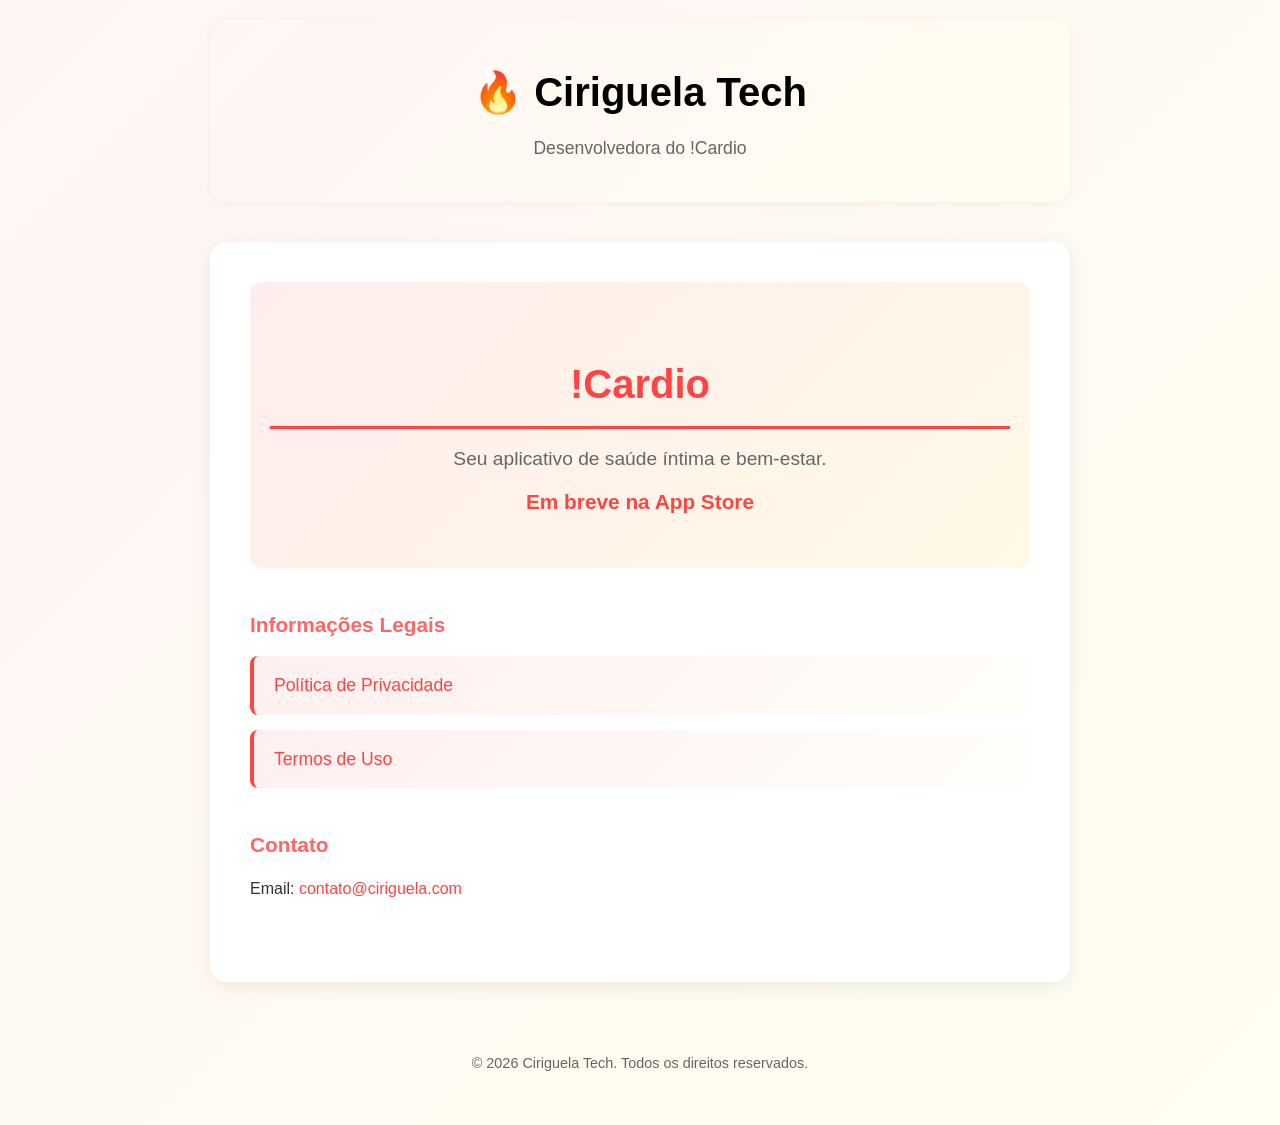
==== public/index.html @ 1d1c82e8 "Initial commit: Ciriguela Tech website with privacy policy and terms" ====
<!DOCTYPE html>
<html lang="pt-BR">
<head>
    <meta charset="UTF-8">
    <meta name="viewport" content="width=device-width, initial-scale=1.0">
    <title>Ciriguela Tech - !Cardio</title>
    <link rel="stylesheet" href="style.css">
</head>
<body>
    <div class="container">
        <header>
            <h1>🔥 Ciriguela Tech</h1>
            <p class="subtitle">Desenvolvedora do !Cardio</p>
        </header>

        <main>
            <section class="hero">
                <h2>!Cardio</h2>
                <p>Seu aplicativo de saúde íntima e bem-estar.</p>
                <p class="cta">Em breve na App Store</p>
            </section>

            <section class="links">
                <h3>Informações Legais</h3>
                <ul>
                    <li><a href="/privacy.html">Política de Privacidade</a></li>
                    <li><a href="/terms.html">Termos de Uso</a></li>
                </ul>
            </section>

            <section class="contact">
                <h3>Contato</h3>
                <p>Email: <a href="mailto:contato@ciriguela.com">contato@ciriguela.com</a></p>
            </section>
        </main>

        <footer>
            <p>&copy; 2026 Ciriguela Tech. Todos os direitos reservados.</p>
        </footer>
    </div>
</body>
</html>
---- public/style.css ----
* {
    margin: 0;
    padding: 0;
    box-sizing: border-box;
}

body {
    font-family: -apple-system, BlinkMacSystemFont, 'Segoe UI', Roboto, Oxygen, Ubuntu, Cantarell, sans-serif;
    line-height: 1.6;
    color: #333;
    background: linear-gradient(135deg, #fff5f5 0%, #fffef0 100%);
    min-height: 100vh;
}

.container {
    max-width: 900px;
    margin: 0 auto;
    padding: 20px;
}

header {
    text-align: center;
    padding: 40px 0;
    background: linear-gradient(135deg, 
        rgba(255, 245, 245, 0.9) 0%, 
        rgba(255, 254, 240, 0.9) 100%);
    border-radius: 16px;
    margin-bottom: 40px;
    box-shadow: 0 2px 10px rgba(0, 0, 0, 0.05);
}

header h1 {
    font-size: 2.5em;
    margin-bottom: 10px;
    color: #000;
}

header h1 a {
    color: #000;
    text-decoration: none;
}

header h1 a:hover {
    color: #ff4444;
}

.subtitle {
    font-size: 1.1em;
    color: #666;
}

main {
    background: white;
    padding: 40px;
    border-radius: 16px;
    box-shadow: 0 4px 20px rgba(0, 0, 0, 0.08);
    margin-bottom: 40px;
}

.hero {
    text-align: center;
    padding: 40px 20px;
    background: linear-gradient(135deg, #ffeded 0%, #fff9e6 100%);
    border-radius: 12px;
    margin-bottom: 40px;
}

.hero h2 {
    font-size: 2.5em;
    margin-bottom: 15px;
    color: #ff4444;
}

.hero p {
    font-size: 1.2em;
    color: #666;
    margin-bottom: 10px;
}

.cta {
    font-weight: bold;
    color: #ff4444 !important;
    font-size: 1.3em !important;
}

.links, .contact {
    margin: 40px 0;
}

h2, h3 {
    color: #222;
    margin-top: 30px;
    margin-bottom: 15px;
}

h2 {
    font-size: 1.8em;
    padding-bottom: 10px;
    border-bottom: 3px solid #ff4444;
}

h3 {
    font-size: 1.3em;
    color: #ff6666;
}

ul {
    margin-left: 20px;
    margin-bottom: 20px;
}

li {
    margin-bottom: 10px;
}

a {
    color: #ff4444;
    text-decoration: none;
}

a:hover {
    text-decoration: underline;
}

.links ul {
    list-style: none;
    margin-left: 0;
}

.links li {
    background: linear-gradient(135deg, #fff0f0 0%, #fffef8 100%);
    padding: 15px 20px;
    margin-bottom: 15px;
    border-radius: 8px;
    border-left: 4px solid #ff4444;
    transition: transform 0.2s;
}

.links li:hover {
    transform: translateX(5px);
}

.links a {
    font-size: 1.1em;
    font-weight: 500;
}

footer {
    text-align: center;
    padding: 30px 20px;
    color: #666;
    font-size: 0.9em;
}

/* Legal pages */
.legal {
    max-width: 800px;
}

.legal h1 {
    font-size: 2.2em;
    color: #ff4444;
    margin-bottom: 10px;
}

.update-date {
    color: #999;
    font-style: italic;
    margin-bottom: 40px;
    padding-bottom: 20px;
    border-bottom: 1px solid #eee;
}

.legal section {
    margin-bottom: 40px;
}

.legal p {
    margin-bottom: 15px;
    text-align: justify;
}

.legal strong {
    color: #ff4444;
}

.legal ul ul {
    margin-top: 10px;
}

.back-link {
    margin-top: 60px;
    padding-top: 30px;
    border-top: 2px solid #eee;
    text-align: center;
}

.back-link a {
    display: inline-block;
    padding: 12px 30px;
    background: linear-gradient(135deg, #ff6b6b 0%, #ff8e53 100%);
    color: white;
    border-radius: 8px;
    font-weight: 600;
    transition: transform 0.2s, box-shadow 0.2s;
}

.back-link a:hover {
    transform: translateY(-2px);
    box-shadow: 0 4px 15px rgba(255, 68, 68, 0.3);
    text-decoration: none;
}

/* Responsive */
@media (max-width: 768px) {
    .container {
        padding: 10px;
    }

    main {
        padding: 20px;
    }

    header h1 {
        font-size: 2em;
    }

    .hero h2 {
        font-size: 2em;
    }

    .legal h1 {
        font-size: 1.8em;
    }

    h2 {
        font-size: 1.5em;
    }

    h3 {
        font-size: 1.2em;
    }
}
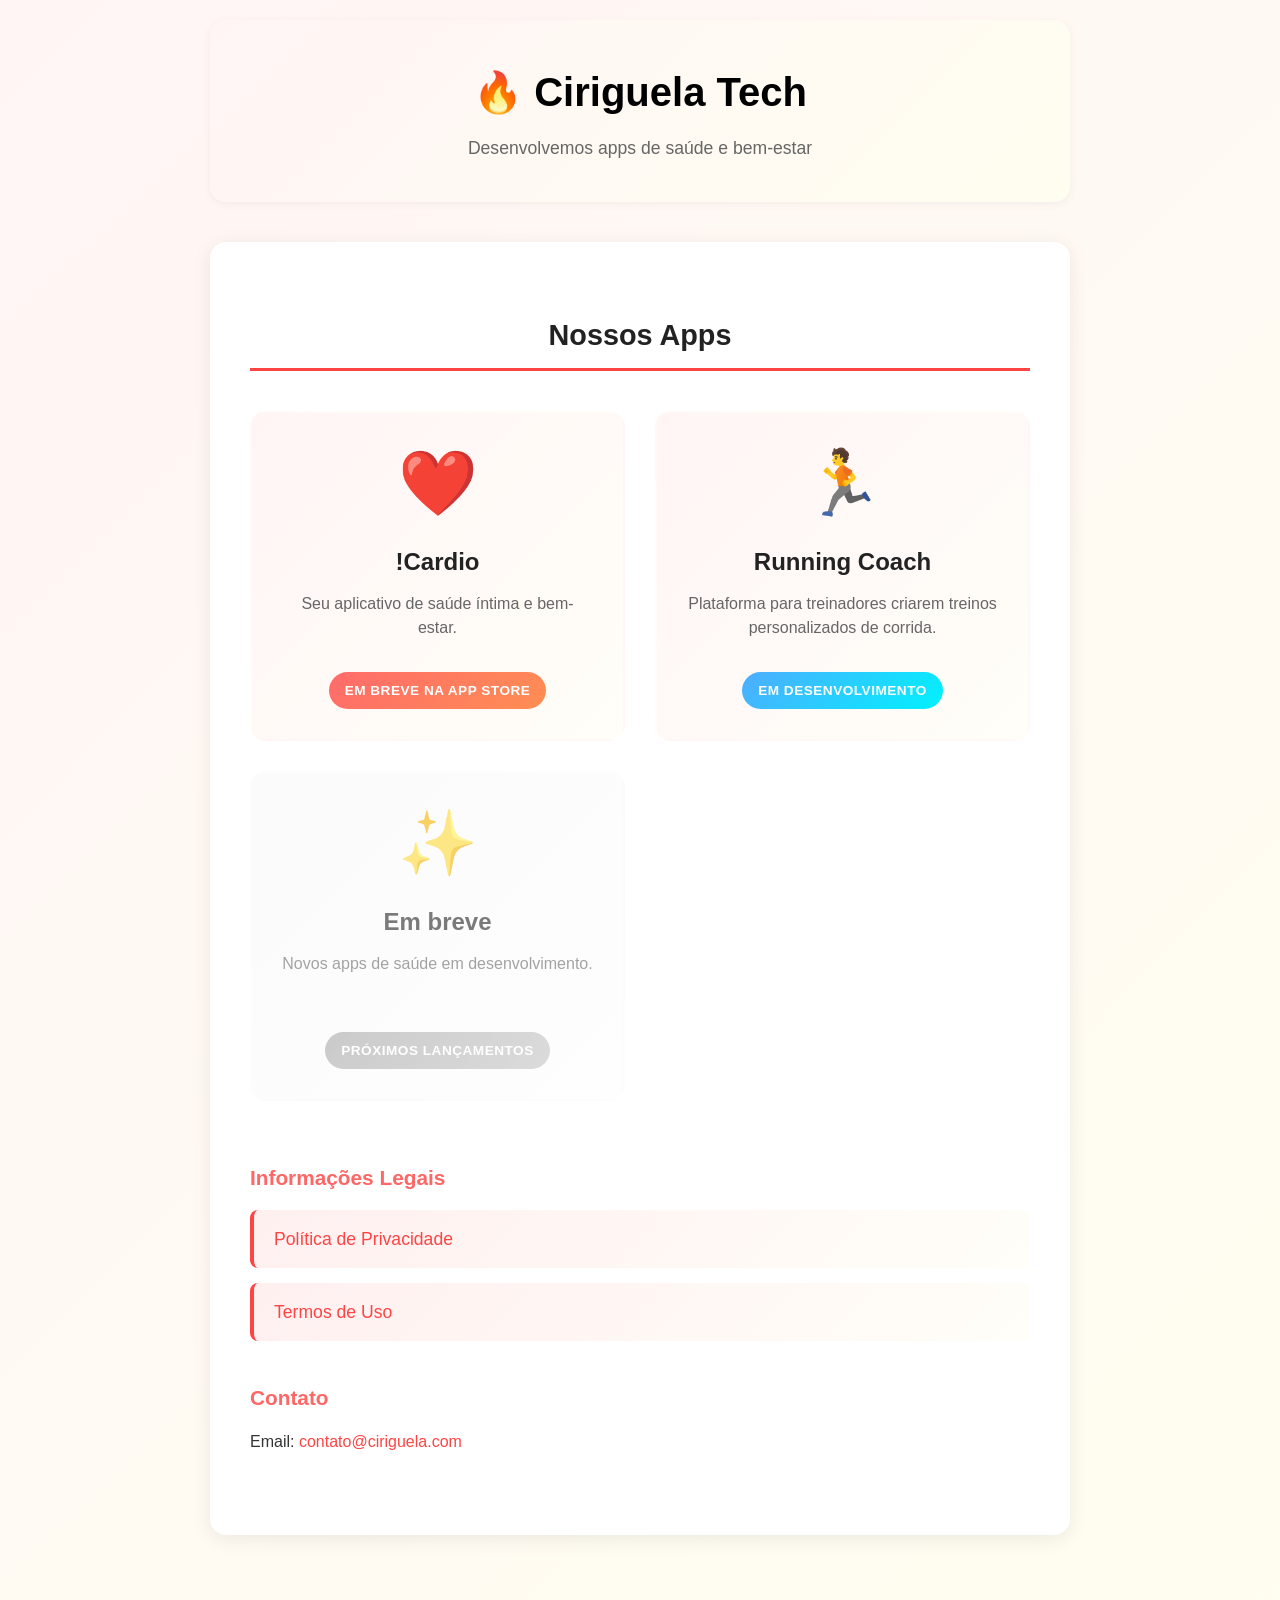
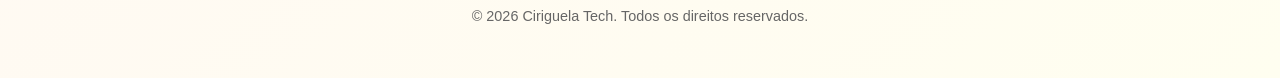
==== commit 697a6864: "Transform site into multi-app portfolio with grid layout" ====
--- a/public/index.html
+++ b/public/index.html
@@ -3,21 +3,51 @@
 <head>
     <meta charset="UTF-8">
     <meta name="viewport" content="width=device-width, initial-scale=1.0">
-    <title>Ciriguela Tech - !Cardio</title>
+    <title>Ciriguela Tech - Apps de Saúde e Bem-Estar</title>
     <link rel="stylesheet" href="style.css">
 </head>
 <body>
     <div class="container">
         <header>
             <h1>🔥 Ciriguela Tech</h1>
-            <p class="subtitle">Desenvolvedora do !Cardio</p>
+            <p class="subtitle">Desenvolvemos apps de saúde e bem-estar</p>
         </header>
 
         <main>
-            <section class="hero">
-                <h2>!Cardio</h2>
-                <p>Seu aplicativo de saúde íntima e bem-estar.</p>
-                <p class="cta">Em breve na App Store</p>
+            <section class="apps-section">
+                <h2>Nossos Apps</h2>
+                
+                <div class="apps-grid">
+                    <!-- !Cardio App -->
+                    <div class="app-card">
+                        <div class="app-icon">❤️</div>
+                        <div class="app-content">
+                            <h3>!Cardio</h3>
+                            <p class="app-description">Seu aplicativo de saúde íntima e bem-estar.</p>
+                            <span class="status-badge launching">Em breve na App Store</span>
+                        </div>
+                    </div>
+
+                    <!-- Running Coach App -->
+                    <div class="app-card">
+                        <div class="app-icon">🏃</div>
+                        <div class="app-content">
+                            <h3>Running Coach</h3>
+                            <p class="app-description">Plataforma para treinadores criarem treinos personalizados de corrida.</p>
+                            <span class="status-badge development">Em desenvolvimento</span>
+                        </div>
+                    </div>
+
+                    <!-- Future App Placeholder -->
+                    <div class="app-card placeholder">
+                        <div class="app-icon">✨</div>
+                        <div class="app-content">
+                            <h3>Em breve</h3>
+                            <p class="app-description">Novos apps de saúde em desenvolvimento.</p>
+                            <span class="status-badge coming-soon">Próximos lançamentos</span>
+                        </div>
+                    </div>
+                </div>
             </section>
 
             <section class="links">
--- a/public/style.css
+++ b/public/style.css
@@ -81,6 +81,96 @@
     font-weight: bold;
     color: #ff4444 !important;
     font-size: 1.3em !important;
+}
+
+/* Apps Section */
+.apps-section {
+    margin-bottom: 60px;
+}
+
+.apps-section h2 {
+    text-align: center;
+    margin-bottom: 40px;
+}
+
+.apps-grid {
+    display: grid;
+    grid-template-columns: repeat(auto-fit, minmax(280px, 1fr));
+    gap: 30px;
+    margin-bottom: 40px;
+}
+
+.app-card {
+    background: linear-gradient(135deg, #fff5f5 0%, #fffef8 100%);
+    border-radius: 16px;
+    padding: 30px;
+    text-align: center;
+    transition: all 0.3s ease;
+    border: 2px solid transparent;
+    cursor: pointer;
+}
+
+.app-card:hover {
+    transform: translateY(-5px);
+    box-shadow: 0 8px 25px rgba(255, 68, 68, 0.15);
+    border-color: #ff4444;
+}
+
+.app-card.placeholder {
+    opacity: 0.6;
+    background: linear-gradient(135deg, #f9f9f9 0%, #fefefe 100%);
+}
+
+.app-card.placeholder:hover {
+    opacity: 0.8;
+}
+
+.app-icon {
+    font-size: 4em;
+    margin-bottom: 20px;
+    height: 80px;
+    display: flex;
+    align-items: center;
+    justify-content: center;
+}
+
+.app-content h3 {
+    font-size: 1.5em;
+    margin: 15px 0 10px 0;
+    color: #222;
+}
+
+.app-description {
+    color: #666;
+    font-size: 1em;
+    line-height: 1.5;
+    margin-bottom: 20px;
+    min-height: 60px;
+}
+
+.status-badge {
+    display: inline-block;
+    padding: 8px 16px;
+    border-radius: 20px;
+    font-size: 0.85em;
+    font-weight: 600;
+    text-transform: uppercase;
+    letter-spacing: 0.5px;
+}
+
+.status-badge.launching {
+    background: linear-gradient(135deg, #ff6b6b 0%, #ff8e53 100%);
+    color: white;
+}
+
+.status-badge.development {
+    background: linear-gradient(135deg, #4facfe 0%, #00f2fe 100%);
+    color: white;
+}
+
+.status-badge.coming-soon {
+    background: linear-gradient(135deg, #a8a8a8 0%, #c4c4c4 100%);
+    color: white;
 }
 
 .links, .contact {
@@ -229,6 +319,24 @@
         font-size: 2em;
     }
 
+    .apps-grid {
+        grid-template-columns: 1fr;
+        gap: 20px;
+    }
+
+    .app-icon {
+        font-size: 3em;
+        height: 60px;
+    }
+
+    .app-content h3 {
+        font-size: 1.3em;
+    }
+
+    .app-description {
+        min-height: auto;
+    }
+
     .legal h1 {
         font-size: 1.8em;
     }
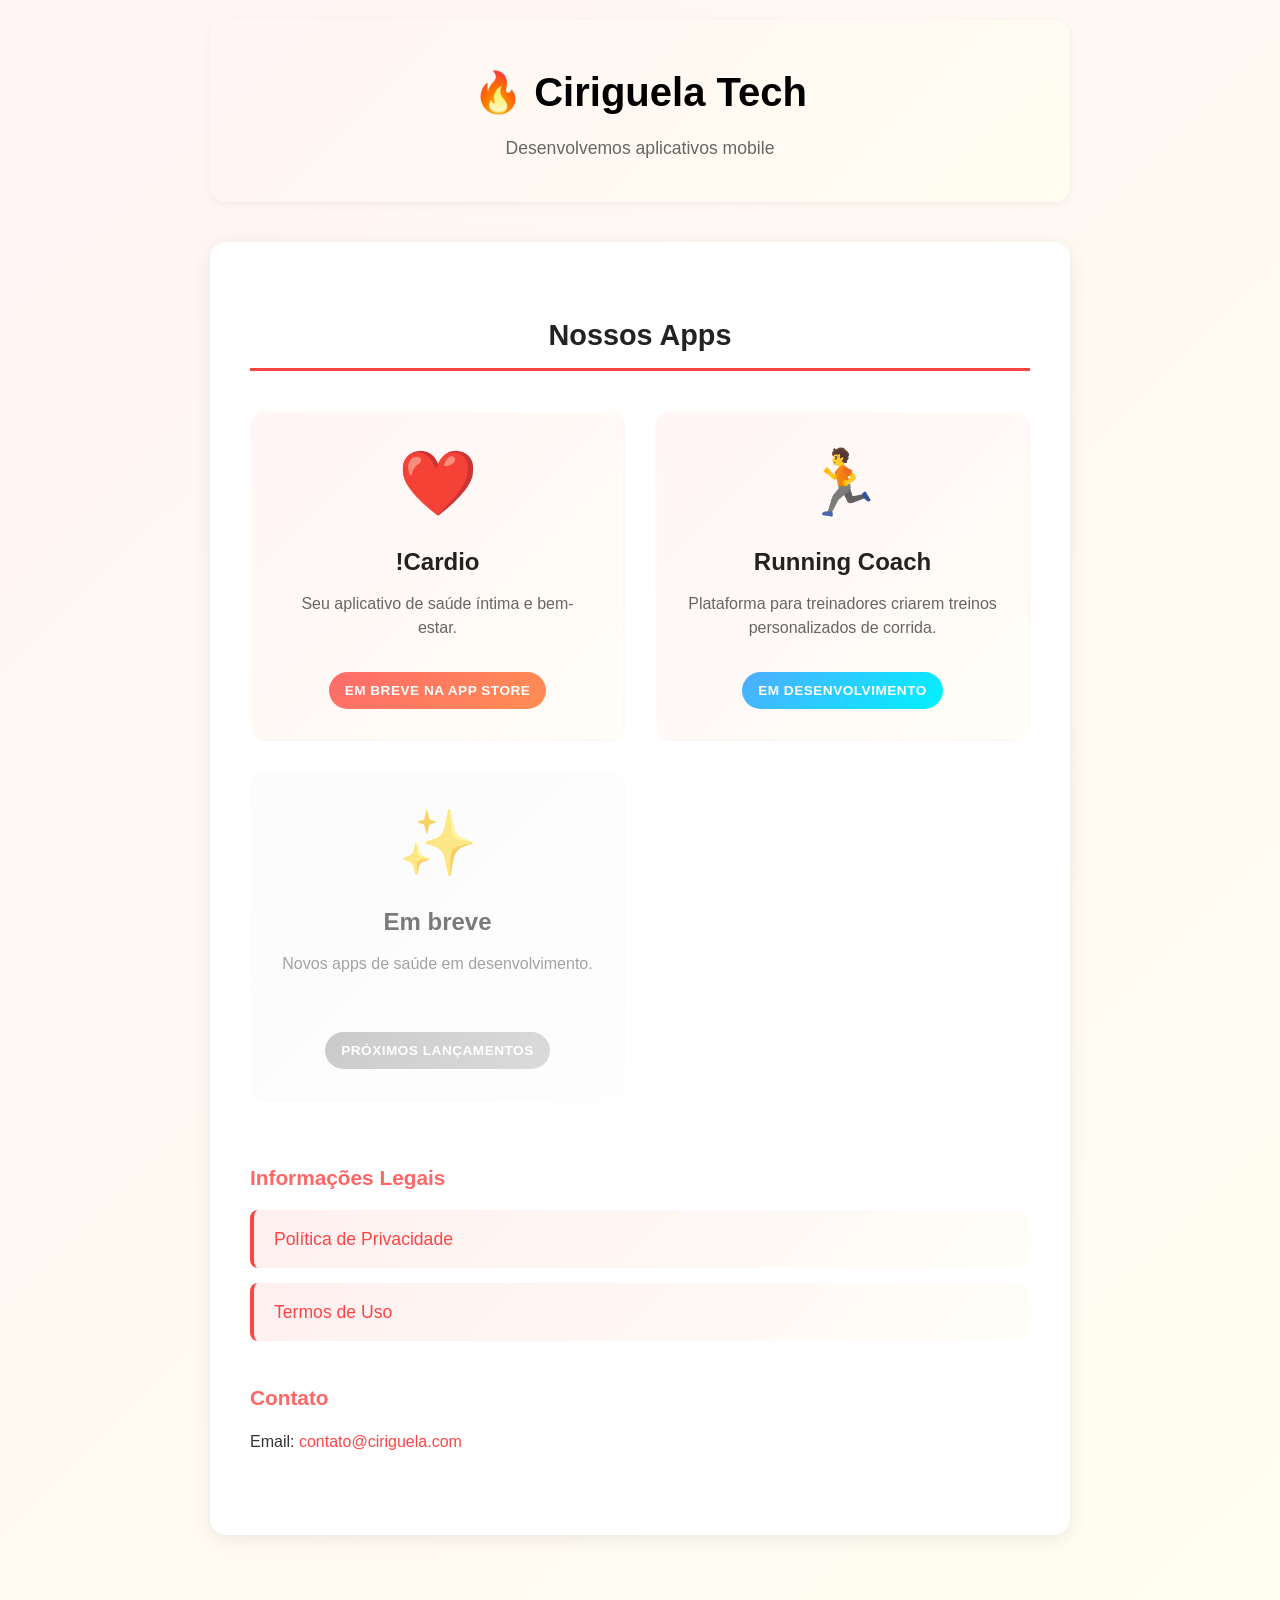
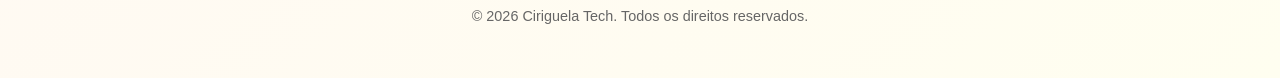
==== commit 03856471: "Update tagline to reflect multi-segment app portfolio" ====
--- a/public/index.html
+++ b/public/index.html
@@ -10,7 +10,7 @@
     <div class="container">
         <header>
             <h1>🔥 Ciriguela Tech</h1>
-            <p class="subtitle">Desenvolvemos apps de saúde e bem-estar</p>
+            <p class="subtitle">Desenvolvemos aplicativos mobile</p>
         </header>
 
         <main>
